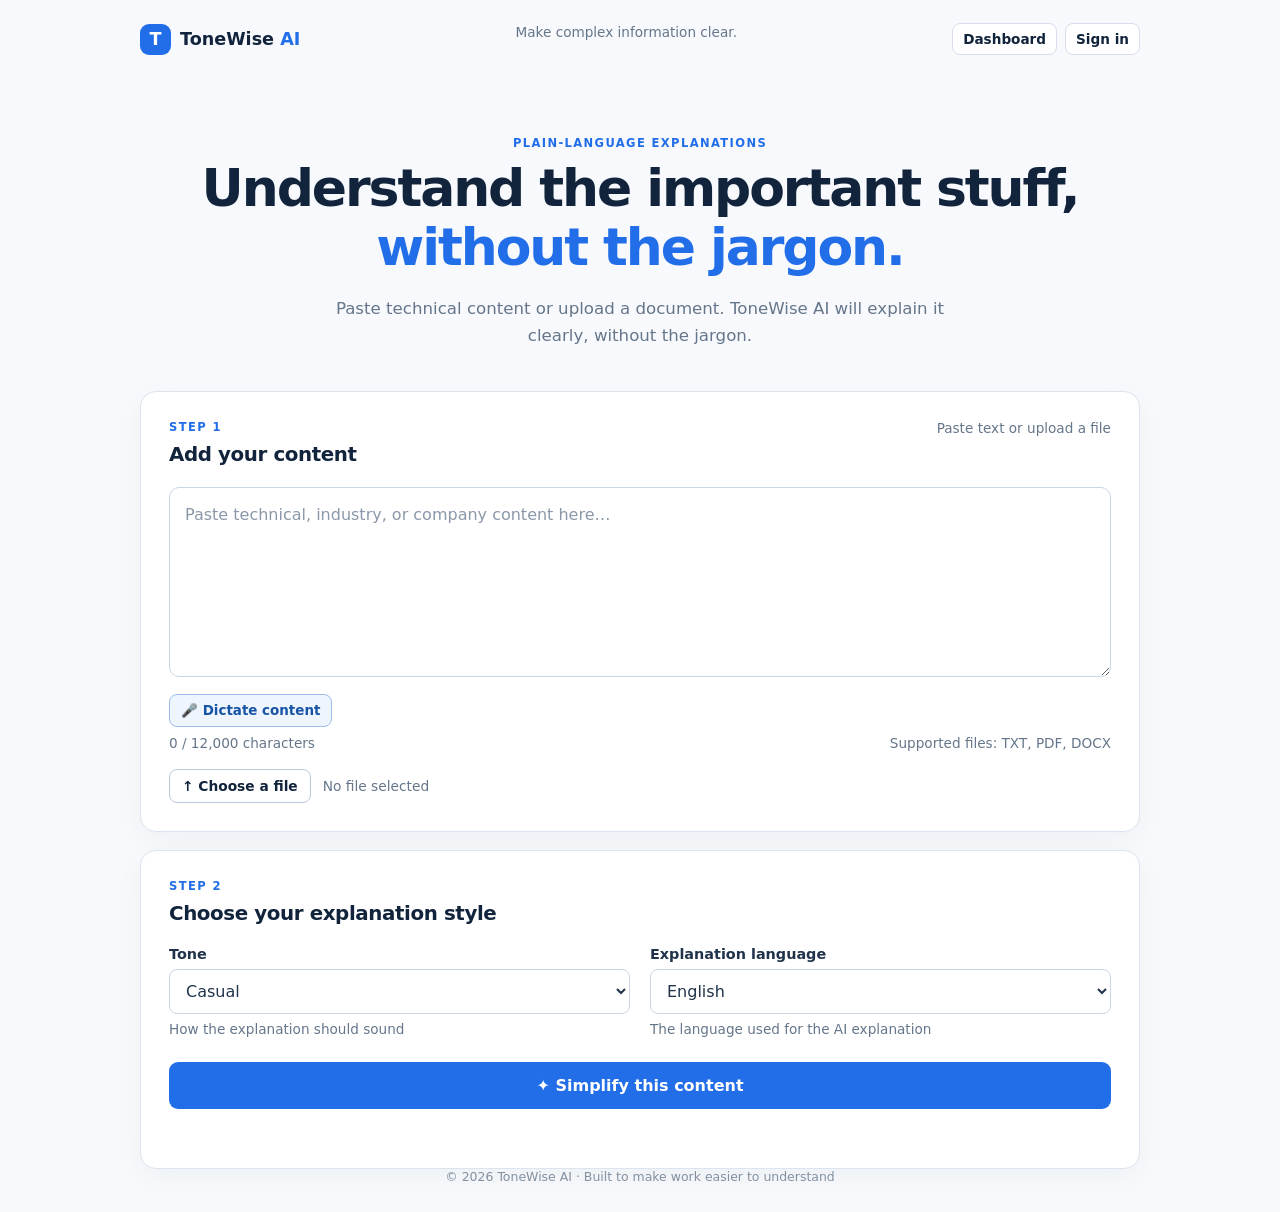
==== frontend/index.html @ 125670d5 "Initial commit" ====
<!DOCTYPE html>
<html lang="en">
<head>
  <meta charset="UTF-8">
  <meta name="viewport" content="width=device-width, initial-scale=1.0">
  <meta name="description" content="Turn technical content into clear explanations for every team.">
  <title>ToneWise AI | Clearer explanations for every team</title>
  <link rel="stylesheet" href="style.css">
</head>
<body>
  <main class="page-shell">
    <header class="site-header">
      <a class="brand" href="#top" aria-label="ToneWise AI home">
        <span class="brand-mark" aria-hidden="true">T</span>
        <span>ToneWise <strong>AI</strong></span>
      </a>
      <p class="header-note">Make complex information clear.</p>
      <div class="account-nav" id="account-nav">
        <a id="dashboard-link" href="/dashboard">Dashboard</a>
        <a id="signin-link" href="/signin">Sign in</a>
        <button id="logout-button" type="button" hidden>Log out</button>
      </div>
    </header>

    <section class="hero" id="top">
      <p class="eyebrow">PLAIN-LANGUAGE EXPLANATIONS</p>
      <h1>Understand the important stuff,<br><span>without the jargon.</span></h1>
      <p class="hero-copy">Paste technical content or upload a document. ToneWise AI will explain it clearly, without the jargon.</p>
    </section>

    <section class="workspace" aria-label="Simplify technical content">
      <div class="card input-card">
        <div class="section-heading">
          <div>
            <p class="step-label">STEP 1</p>
            <h2>Add your content</h2>
          </div>
          <span class="optional">Paste text or upload a file</span>
        </div>

        <label class="sr-only" for="source-text">Technical content to simplify</label>
        <textarea id="source-text" maxlength="12000" placeholder="Paste technical, industry, or company content here…"></textarea>
        <div class="voice-input-row"><button id="source-voice-button" class="voice-button" type="button" aria-label="Dictate content">&#127908; Dictate content</button><span id="voice-input-status" class="voice-input-status" aria-live="polite"></span></div>
        <div class="input-footer">
          <span id="character-count">0 / 12,000 characters</span>
          <span>Supported files: TXT, PDF, DOCX</span>
        </div>

        <div class="upload-row">
          <input id="file-input" type="file" accept=".txt,.pdf,.docx" hidden>
          <label class="upload-button" for="file-input">
            <span aria-hidden="true">↑</span> Choose a file
          </label>
          <span id="file-name" class="file-name">No file selected</span>
          <button id="remove-file" class="text-button" type="button" hidden>Remove</button>
        </div>
      </div>

      <div class="card settings-card">
        <div class="section-heading">
          <div>
            <p class="step-label">STEP 2</p>
            <h2>Choose your explanation style</h2>
          </div>
        </div>

        <div class="selector-grid">
          <div>
            <label for="tone-select">Tone</label>
            <select id="tone-select" aria-describedby="tone-help"></select>
            <p id="tone-help" class="help-text">How the explanation should sound</p>
          </div>
          <div>
            <label for="language-select">Explanation language</label>
            <select id="language-select" aria-describedby="language-help"></select>
            <p id="language-help" class="help-text">The language used for the AI explanation</p>
          </div>
        </div>

        <button id="simplify-button" class="primary-button" type="button">
          <span aria-hidden="true">✦</span> Simplify this content
        </button>
        <p id="status-message" class="status-message" aria-live="polite"></p>
      </div>
    </section>

    <section id="result-section" class="result-section" hidden aria-live="polite">
      <div class="card result-card">
        <div class="result-heading">
          <div>
            <p class="step-label">YOUR CLEAR EXPLANATION</p>
            <h2>Here is what it means</h2>
          </div>
          <div class="result-badges">
            <span id="language-label" class="provider-label" hidden></span>
            <span id="provider-label" class="provider-label" hidden></span>
          </div>
        </div>
        <article id="simplified-result" class="simplified-result"></article>
        <div class="voice-response-row"><button id="read-aloud-button" class="text-button" type="button" hidden>Read explanation aloud</button><label class="voice-toggle"><input id="voice-replies-toggle" type="checkbox" checked> Speak AI replies</label></div>
        <div id="download-box" class="download-box" hidden>
          <span>Download this explanation:</span>
          <a id="download-txt" class="download-button" href="#">TXT file</a>
          <a id="download-docx" class="download-button" href="#">Word file</a>
        </div>
        <div id="share-team-box" class="download-box" hidden>
          <span>Share with a team:</span>
          <select id="share-team-select" aria-label="Choose team"></select>
          <button id="share-team-button" class="download-button" type="button">Share to team</button>
          <span id="share-team-message" class="feedback-message" aria-live="polite"></span>
        </div>
        <div id="feedback-box" class="feedback-box" hidden>
          <p>Was this explanation clear?</p>
          <div class="feedback-buttons">
            <button class="feedback-button" type="button" data-clear="true">Yes, it was clear</button>
            <button class="feedback-button" type="button" data-clear="false">No, I need more help</button>
          </div>
          <span id="feedback-message" class="feedback-message" aria-live="polite"></span>
        </div>
      </div>
    </section>

    <section id="chat-section" class="chat-section" hidden>
      <div class="chat-heading">
        <div>
          <p class="step-label">NEED MORE CLARITY?</p>
          <h2>Ask a follow-up question</h2>
        </div>
        <p>Ask about words, details, or what this means for you.</p>
      </div>
      <div id="chat-messages" class="chat-messages" aria-live="polite"></div>
      <form id="chat-form" class="chat-form">
        <label class="sr-only" for="chat-question">Your follow-up question</label>
        <input id="chat-question" type="text" placeholder="For example: What does this mean for my team?" autocomplete="off">
        <button id="chat-voice-button" class="voice-button compact" type="button" aria-label="Ask a question by voice" title="Ask by voice">&#127908;</button>
        <button class="send-button" type="submit">Send <span aria-hidden="true">→</span></button>
      </form>
    </section>

    <section id="team-section" class="team-section" hidden>
      <div class="team-heading">
        <div>
          <p class="step-label">TEAM COLLABORATION</p>
          <h2>Share and discuss this explanation</h2>
        </div>
        <button id="share-button" class="share-button" type="button">Copy share link</button>
      </div>
      <p id="share-message" class="share-message" aria-live="polite"></p>
      <p class="team-help">Anyone with this link can view this saved explanation and add team notes.</p>
      <div id="team-comments" class="team-comments" aria-live="polite"></div>
      <p id="comments-empty" class="comments-empty">No team notes yet. Start the discussion below.</p>
      <form id="team-form" class="team-form">
        <div>
          <label for="team-name">Your name</label>
          <input id="team-name" type="text" maxlength="80" placeholder="For example: Priya">
        </div>
        <div>
          <label for="team-note">Team note</label>
          <textarea id="team-note" maxlength="2000" placeholder="Add a question, clarification, or next step for your team…"></textarea>
        </div>
        <button class="primary-button" type="submit">Add team note</button>
      </form>
    </section>
  </main>

  <footer>© 2026 ToneWise AI · Built to make work easier to understand</footer>
  <script src="script.js"></script>
</body>
</html>
---- frontend/style.css ----
:root {
  --navy: #11243c;
  --blue: #216ee8;
  --blue-dark: #1559c5;
  --ink: #20334a;
  --muted: #65768a;
  --line: #dce4ee;
  --soft-blue: #eef5ff;
  --background: #f7f9fc;
  --white: #ffffff;
  font-family: Inter, ui-sans-serif, system-ui, -apple-system, BlinkMacSystemFont, "Segoe UI", sans-serif;
}

* { box-sizing: border-box; }
body { margin: 0; background: var(--background); color: var(--ink); }
button, select, textarea, input { font: inherit; }
button, label[for] { cursor: pointer; }

.page-shell { width: min(100% - 32px, 1000px); margin: 0 auto; }
.site-header { height: 78px; display: flex; align-items: center; justify-content: space-between; }
.account-nav { display: flex; align-items: center; gap: 8px; }
.account-nav a, .account-nav button { border: 1px solid #d8deeb; border-radius: 8px; padding: 7px 10px; background: white; color: var(--navy); font: inherit; font-size: .85rem; font-weight: 700; text-decoration: none; cursor: pointer; }
.account-nav a:hover, .account-nav button:hover { border-color: var(--blue); background: var(--soft-blue); }
.brand { color: var(--navy); text-decoration: none; display: flex; align-items: center; gap: 9px; font-size: 1.1rem; font-weight: 600; }
.brand strong { color: var(--blue); }
.brand-mark { width: 31px; height: 31px; display: grid; place-items: center; background: var(--blue); color: white; border-radius: 9px; font-weight: 800; }
.header-note, .optional, .help-text, .input-footer, .chat-heading > p { color: var(--muted); font-size: .85rem; }

.hero { text-align: center; padding: 58px 0 42px; }
.eyebrow, .step-label { margin: 0 0 9px; color: var(--blue); font-size: .72rem; letter-spacing: .12em; font-weight: 800; }
h1, h2, p { margin-top: 0; }
h1 { margin-bottom: 17px; color: var(--navy); font-size: clamp(2rem, 5vw, 3.25rem); line-height: 1.14; letter-spacing: -.04em; }
h1 span { color: var(--blue); }
.hero-copy { max-width: 625px; margin: auto; color: var(--muted); font-size: 1.04rem; line-height: 1.65; }
h2 { margin-bottom: 0; color: var(--navy); font-size: 1.24rem; letter-spacing: -.02em; }

.workspace { display: grid; gap: 18px; }
.card { background: var(--white); border: 1px solid var(--line); border-radius: 16px; padding: 28px; box-shadow: 0 8px 28px rgba(28, 54, 87, .04); }
.section-heading, .result-heading { display: flex; justify-content: space-between; align-items: flex-start; gap: 15px; margin-bottom: 21px; }
textarea { width: 100%; height: 190px; resize: vertical; border: 1px solid #cbd7e4; border-radius: 10px; padding: 15px; color: var(--ink); line-height: 1.5; outline: none; }
textarea:focus, select:focus, input:focus { border-color: var(--blue); box-shadow: 0 0 0 3px rgba(33, 110, 232, .14); outline: none; }
textarea::placeholder, input::placeholder { color: #8a98a9; }
.input-footer { display: flex; justify-content: space-between; gap: 15px; padding-top: 8px; }
.upload-row { display: flex; align-items: center; gap: 12px; margin-top: 18px; }
.upload-button { border: 1px solid #b9c9db; border-radius: 8px; padding: 8px 12px; color: var(--navy); font-size: .86rem; font-weight: 650; }
.upload-button:hover { background: var(--soft-blue); }
.file-name { overflow: hidden; max-width: 360px; text-overflow: ellipsis; white-space: nowrap; color: var(--muted); font-size: .86rem; }
.text-button { border: 0; background: transparent; color: #a42d2d; font-size: .82rem; }

.selector-grid { display: grid; grid-template-columns: 1fr 1fr; gap: 20px; }
label:not(.upload-button) { display: block; margin-bottom: 7px; font-weight: 700; font-size: .9rem; }
select, .chat-form input { width: 100%; background: white; border: 1px solid #cbd7e4; border-radius: 8px; padding: 11px 12px; color: var(--ink); }
.help-text { margin: 7px 0 0; }
.primary-button, .send-button { border: 0; border-radius: 9px; background: var(--blue); color: white; font-weight: 750; transition: background .15s, transform .15s; }
.primary-button { width: 100%; margin-top: 25px; padding: 14px; }
.primary-button:hover, .send-button:hover { background: var(--blue-dark); }
.primary-button:active, .send-button:active { transform: translateY(1px); }
.primary-button:disabled, .send-button:disabled { cursor: wait; opacity: .65; }
.status-message { min-height: 20px; margin: 11px 0 0; text-align: center; color: var(--muted); font-size: .86rem; }
.status-message.error { color: #ad3333; }

.result-section { margin-top: 22px; }
.provider-label { background: var(--soft-blue); color: #2760ac; border-radius: 999px; padding: 6px 10px; font-size: .75rem; font-weight: 700; }
.result-badges { display: flex; flex-wrap: wrap; justify-content: flex-end; gap: 7px; }
.simplified-result { color: #31465e; line-height: 1.75; white-space: pre-wrap; }
.download-box { display: flex; align-items: center; flex-wrap: wrap; gap: 9px; margin-top: 22px; padding-top: 18px; border-top: 1px solid var(--line); color: var(--muted); font-size: .86rem; }
.download-button, .share-button { border: 1px solid #b9c9db; border-radius: 7px; background: white; padding: 7px 10px; color: var(--navy); font-size: .8rem; font-weight: 700; text-decoration: none; }
.download-button:hover, .share-button:hover { border-color: var(--blue); background: var(--soft-blue); }
.feedback-box { display: flex; align-items: center; flex-wrap: wrap; gap: 10px; margin-top: 24px; padding-top: 19px; border-top: 1px solid var(--line); }
.feedback-box p { margin: 0 5px 0 0; color: var(--navy); font-size: .9rem; font-weight: 700; }
.feedback-buttons { display: flex; gap: 8px; }
.feedback-button { border: 1px solid #b9c9db; border-radius: 7px; background: white; padding: 7px 10px; color: var(--ink); font-size: .8rem; font-weight: 650; }
.feedback-button:hover { background: var(--soft-blue); border-color: var(--blue); }
.feedback-button:disabled { cursor: default; opacity: .55; }
.feedback-message { color: #168056; font-size: .82rem; }
.chat-section { margin: 35px 0 55px; }
.chat-heading { display: flex; align-items: end; justify-content: space-between; gap: 20px; margin-bottom: 15px; }
.chat-heading > p { max-width: 350px; margin-bottom: 0; text-align: right; line-height: 1.45; }
.chat-messages { display: grid; gap: 12px; margin-bottom: 13px; }
.message { max-width: 80%; border-radius: 13px; padding: 12px 14px; line-height: 1.55; font-size: .94rem; white-space: pre-wrap; }
.message.user { justify-self: end; background: var(--blue); color: white; border-bottom-right-radius: 3px; }
.message.assistant { background: white; border: 1px solid var(--line); color: var(--ink); border-bottom-left-radius: 3px; }
.chat-form { display: flex; gap: 9px; }
.chat-form input { min-width: 0; }
.send-button { padding: 0 17px; white-space: nowrap; }
.team-section { margin: 0 0 55px; padding: 25px 28px; border: 1px solid var(--line); border-radius: 16px; background: var(--white); box-shadow: 0 8px 28px rgba(28, 54, 87, .04); }
.team-heading { display: flex; justify-content: space-between; align-items: flex-start; gap: 15px; }
.share-message { min-height: 20px; margin: 8px 0 0; color: #168056; font-size: .83rem; }
.team-help, .comments-empty { color: var(--muted); font-size: .87rem; line-height: 1.5; }
.team-comments { display: grid; gap: 10px; margin: 19px 0 10px; }
.team-comment { padding: 13px; border: 1px solid var(--line); border-radius: 10px; background: #fafcff; }
.team-comment-header { display: flex; justify-content: space-between; gap: 12px; margin-bottom: 5px; }
.team-comment-author { color: var(--navy); font-size: .86rem; font-weight: 750; }
.team-comment-time { color: var(--muted); font-size: .76rem; }
.team-comment-content { margin: 0; color: var(--ink); font-size: .9rem; line-height: 1.5; white-space: pre-wrap; }
.team-form { display: grid; gap: 14px; margin-top: 20px; padding-top: 20px; border-top: 1px solid var(--line); }
.team-form input, .team-form textarea { width: 100%; border: 1px solid #cbd7e4; border-radius: 8px; padding: 10px 11px; color: var(--ink); }
.team-form textarea { min-height: 90px; resize: vertical; }
.team-form .primary-button { margin-top: 0; }
.sr-only { position: absolute; width: 1px; height: 1px; overflow: hidden; clip: rect(0, 0, 0, 0); white-space: nowrap; }
footer { padding: 0 16px 28px; color: #8290a0; text-align: center; font-size: .78rem; }

@media (max-width: 620px) {
  .site-header { height: 65px; }
  .header-note { display: none; }
  .hero { padding: 36px 0 28px; }
  .card { padding: 21px; }
  .selector-grid { grid-template-columns: 1fr; }
  .input-footer, .section-heading, .chat-heading { align-items: flex-start; flex-direction: column; }
  .chat-heading > p { text-align: left; }
  .input-footer span:last-child { display: none; }
  .file-name { max-width: 155px; }
  .feedback-box { align-items: flex-start; flex-direction: column; }
  .team-section { padding: 21px; }
  .team-heading { align-items: flex-start; flex-direction: column; }
  .result-badges { justify-content: flex-start; }
}
.voice-input-row,.voice-response-row{display:flex;align-items:center;gap:10px;margin-top:13px}.voice-button{border:1px solid #9dbce8;border-radius:8px;background:var(--soft-blue);color:#1754a5;padding:8px 11px;font-size:.84rem;font-weight:700}.voice-button:hover,.voice-button.listening{background:var(--blue);border-color:var(--blue);color:#fff}.voice-button.listening{animation:voice-pulse 1s infinite}.voice-button.compact{padding:0;width:43px;flex:0 0 43px;font-size:1rem}.voice-input-status{color:var(--muted);font-size:.82rem}.voice-response-row{margin-top:18px}.voice-toggle{display:flex!important;align-items:center;gap:7px;margin:0!important;color:var(--muted);font-size:.82rem!important;font-weight:650!important}.voice-toggle input{accent-color:var(--blue)}@keyframes voice-pulse{50%{transform:scale(1.04)}}
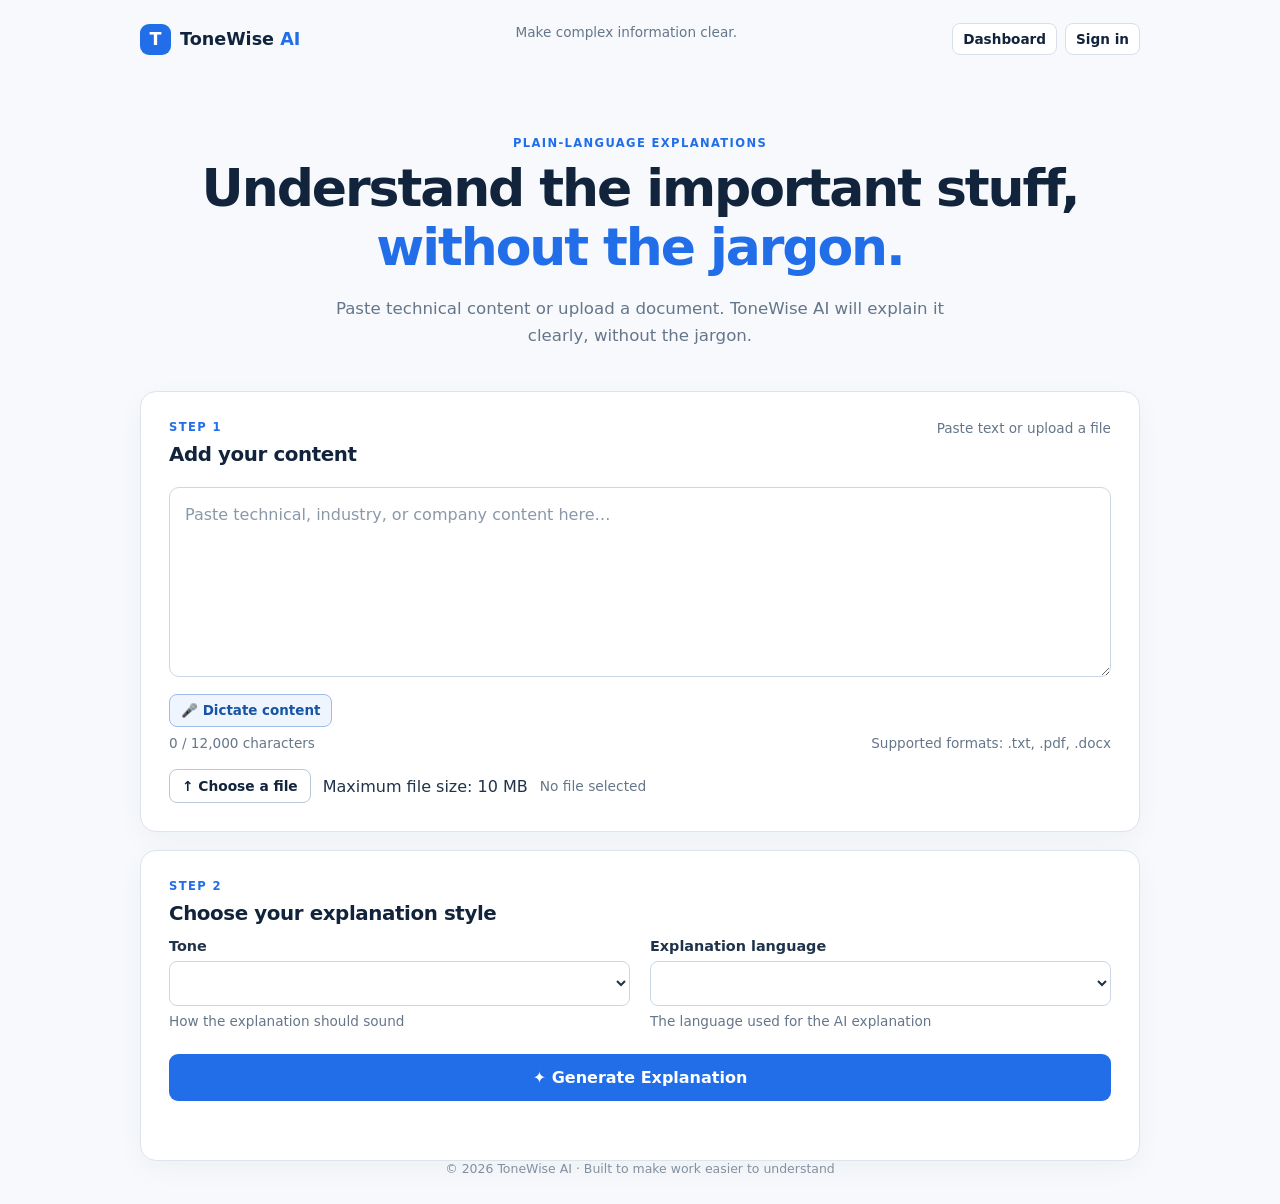
==== commit a9c3bdc1: "Update ToneWise AI application Co-authored-by: Copilot <223556219+Copilot@users.noreply.github.com>" ====
--- a/frontend/index.html
+++ b/frontend/index.html
@@ -5,7 +5,7 @@
   <meta name="viewport" content="width=device-width, initial-scale=1.0">
   <meta name="description" content="Turn technical content into clear explanations for every team.">
   <title>ToneWise AI | Clearer explanations for every team</title>
-  <link rel="stylesheet" href="style.css">
+  <link rel="stylesheet" href="style.css?v=response-formatting-1">
 </head>
 <body>
   <main class="page-shell">
@@ -23,9 +23,19 @@
     </header>
 
     <section class="hero" id="top">
-      <p class="eyebrow">PLAIN-LANGUAGE EXPLANATIONS</p>
-      <h1>Understand the important stuff,<br><span>without the jargon.</span></h1>
-      <p class="hero-copy">Paste technical content or upload a document. ToneWise AI will explain it clearly, without the jargon.</p>
+      <p class="eyebrow" id="workspace-eyebrow">PLAIN-LANGUAGE EXPLANATIONS</p>
+      <h1 id="workspace-title">Understand the important stuff,<br><span>without the jargon.</span></h1>
+      <p class="hero-copy" id="workspace-description">Paste technical content or upload a document. ToneWise AI will explain it clearly, without the jargon.</p>
+    </section>
+
+    <section class="role-guide" id="role-guide" hidden aria-live="polite">
+      <div class="role-guide-mark" id="role-guide-mark" aria-hidden="true"></div>
+      <div>
+        <p class="step-label" id="role-guide-label"></p>
+        <h2 id="role-guide-title"></h2>
+        <p id="role-guide-description"></p>
+      </div>
+      <ul id="role-guide-tips"></ul>
     </section>
 
     <section class="workspace" aria-label="Simplify technical content">
@@ -40,10 +50,11 @@
 
         <label class="sr-only" for="source-text">Technical content to simplify</label>
         <textarea id="source-text" maxlength="12000" placeholder="Paste technical, industry, or company content here…"></textarea>
+        <p id="question-mode-help" class="help-text" hidden>With a file selected, text here is sent as your question about the document.</p>
         <div class="voice-input-row"><button id="source-voice-button" class="voice-button" type="button" aria-label="Dictate content">&#127908; Dictate content</button><span id="voice-input-status" class="voice-input-status" aria-live="polite"></span></div>
         <div class="input-footer">
           <span id="character-count">0 / 12,000 characters</span>
-          <span>Supported files: TXT, PDF, DOCX</span>
+          <span>Supported formats: .txt, .pdf, .docx</span>
         </div>
 
         <div class="upload-row">
@@ -51,9 +62,87 @@
           <label class="upload-button" for="file-input">
             <span aria-hidden="true">↑</span> Choose a file
           </label>
+          <span class="file-size-limit">Maximum file size: 10 MB</span>
           <span id="file-name" class="file-name">No file selected</span>
           <button id="remove-file" class="text-button" type="button" hidden>Remove</button>
         </div>
+
+        <fieldset class="student-tools" id="student-tools" hidden>
+          <legend>Study tools <span>Optional — choose any to add to your explanation</span></legend>
+          <div class="student-tools-grid">
+            <label class="student-tool"><input type="checkbox" name="student-feature" value="simple-concept"> <span>Simple Concept Explanation</span></label>
+            <label class="student-tool"><input type="checkbox" name="student-feature" value="real-life-examples"> <span>Real-Life Examples</span></label>
+            <label class="student-tool"><input type="checkbox" name="student-feature" value="quiz-generator"> <span>Quiz Generator</span></label>
+            <label class="student-tool"><input type="checkbox" name="student-feature" value="diagram-explanation"> <span>Diagram Explanation</span></label>
+          </div>
+          <p class="help-text">Diagram help uses text and captions extracted from your file. Image-only diagrams may not be readable.</p>
+        </fieldset>
+        <fieldset class="business-tools" id="business-tools" hidden>
+          <legend>Business document tools <span>Optional — choose any to add to your explanation</span></legend>
+          <div class="business-tools-grid">
+            <label class="business-tool"><input type="checkbox" name="business-feature" value="summarize-reports"> <span>Summarize reports</span></label>
+            <label class="business-tool"><input type="checkbox" name="business-feature" value="explain-financial-terms"> <span>Explain financial terms</span></label>
+            <label class="business-tool"><input type="checkbox" name="business-feature" value="extract-key-points"> <span>Extract key points</span></label>
+            <label class="business-tool"><input type="checkbox" name="business-feature" value="identify-decisions"> <span>Identify important decisions</span></label>
+            <label class="business-tool"><input type="checkbox" name="business-feature" value="practical-examples"> <span>Generate practical examples</span></label>
+            <label class="business-tool"><input type="checkbox" name="business-feature" value="highlight-risks"> <span>Highlight risks and concerns</span></label>
+            <label class="business-tool"><input type="checkbox" name="business-feature" value="suggest-next-steps"> <span>Suggest next steps</span></label>
+          </div>
+          <p class="help-text">Financial terms are explained for clarity, not as financial advice.</p>
+        </fieldset>
+        <fieldset class="professional-tools" id="professional-tools" hidden>
+          <legend>Work document tools <span>Optional — choose any combination</span></legend>
+          <div class="professional-tools-grid">
+            <label class="professional-tool"><input type="checkbox" name="professional-feature" value="create-table"> <span>Create a table of key information</span></label>
+            <label class="professional-tool"><input type="checkbox" name="professional-feature" value="extract-key-points"> <span>Extract key points</span></label>
+            <label class="professional-tool"><input type="checkbox" name="professional-feature" value="deadlines-responsibilities"> <span>Highlight deadlines and responsibilities</span></label>
+          </div>
+          <p class="help-text">These tools use only details found in the uploaded document.</p>
+        </fieldset>
+        <fieldset class="job-seeker-tools" id="job-seeker-tools" hidden>
+          <legend>Career tools <span>Optional — choose any to add to your explanation</span></legend>
+          <details class="job-tool-group" data-job-tool="job-description">
+            <summary>Job Description Analyzer</summary>
+            <div class="job-seeker-tools-grid">
+              <label class="job-seeker-tool"><input type="checkbox" name="job-seeker-feature" value="jd-simplify"><span>Simplify the job description</span></label>
+              <label class="job-seeker-tool"><input type="checkbox" name="job-seeker-feature" value="jd-responsibilities"><span>Explain job responsibilities</span></label>
+              <label class="job-seeker-tool"><input type="checkbox" name="job-seeker-feature" value="jd-qualifications"><span>Identify required qualifications</span></label>
+              <label class="job-seeker-tool"><input type="checkbox" name="job-seeker-feature" value="jd-skills"><span>Extract technical and soft skills</span></label>
+              <label class="job-seeker-tool"><input type="checkbox" name="job-seeker-feature" value="jd-experience"><span>Explain experience requirements</span></label>
+            </div>
+          </details>
+          <details class="job-tool-group" data-job-tool="interview-preparation">
+            <summary>Interview Preparation</summary>
+            <div class="job-seeker-tools-grid">
+              <label class="job-seeker-tool"><input type="checkbox" name="job-seeker-feature" value="interview-hr"><span>Explain HR interview questions</span></label>
+              <label class="job-seeker-tool"><input type="checkbox" name="job-seeker-feature" value="interview-technical"><span>Generate technical interview questions</span></label>
+              <label class="job-seeker-tool"><input type="checkbox" name="job-seeker-feature" value="interview-sample-answers"><span>Provide sample answers</span></label>
+              <label class="job-seeker-tool"><input type="checkbox" name="job-seeker-feature" value="interview-structure"><span>Explain how to structure answers</span></label>
+              <label class="job-seeker-tool"><input type="checkbox" name="job-seeker-feature" value="interview-followups"><span>Provide follow-up questions</span></label>
+            </div>
+          </details>
+          <details class="job-tool-group" data-job-tool="aptitude-learning">
+            <summary>Aptitude Learning</summary>
+            <div class="job-seeker-tools-grid">
+              <label class="job-seeker-tool"><input type="checkbox" name="job-seeker-feature" value="aptitude-step-by-step"><span>Explain aptitude questions step by step</span></label>
+              <label class="job-seeker-tool"><input type="checkbox" name="job-seeker-feature" value="aptitude-shortcuts"><span>Explain shortcuts and formulas</span></label>
+              <label class="job-seeker-tool"><input type="checkbox" name="job-seeker-feature" value="aptitude-practice"><span>Generate practice questions</span></label>
+              <label class="job-seeker-tool"><input type="checkbox" name="job-seeker-feature" value="aptitude-mistakes"><span>Explain incorrect answers</span></label>
+              <label class="job-seeker-tool"><input type="checkbox" name="job-seeker-feature" value="aptitude-reasoning"><span>Provide reasoning and logical explanations</span></label>
+            </div>
+          </details>
+          <details class="job-tool-group" data-job-tool="recruitment-email">
+            <summary>Recruitment Email Assistant</summary>
+            <div class="job-seeker-tools-grid">
+              <label class="job-seeker-tool"><input type="checkbox" name="job-seeker-feature" value="recruitment-invitations"><span>Explain interview invitation emails</span></label>
+              <label class="job-seeker-tool"><input type="checkbox" name="job-seeker-feature" value="recruitment-instructions"><span>Simplify HR instructions</span></label>
+              <label class="job-seeker-tool"><input type="checkbox" name="job-seeker-feature" value="recruitment-offers"><span>Explain offer letters</span></label>
+              <label class="job-seeker-tool"><input type="checkbox" name="job-seeker-feature" value="recruitment-dates"><span>Identify interview dates and requirements</span></label>
+              <label class="job-seeker-tool"><input type="checkbox" name="job-seeker-feature" value="recruitment-terminology"><span>Explain professional email terminology</span></label>
+            </div>
+          </details>
+          <p class="help-text">Use the uploaded file as the source. The assistant will distinguish stated requirements from assumptions.</p>
+        </fieldset>
       </div>
 
       <div class="card settings-card">
@@ -63,9 +152,10 @@
             <h2>Choose your explanation style</h2>
           </div>
         </div>
+        <p id="ai-provider-status" class="ai-provider-status" role="status" aria-live="polite"></p>
 
         <div class="selector-grid">
-          <div>
+          <div id="tone-control">
             <label for="tone-select">Tone</label>
             <select id="tone-select" aria-describedby="tone-help"></select>
             <p id="tone-help" class="help-text">How the explanation should sound</p>
@@ -78,7 +168,7 @@
         </div>
 
         <button id="simplify-button" class="primary-button" type="button">
-          <span aria-hidden="true">✦</span> Simplify this content
+          <span aria-hidden="true">✦</span> Generate Explanation
         </button>
         <p id="status-message" class="status-message" aria-live="polite"></p>
       </div>
@@ -164,6 +254,7 @@
   </main>
 
   <footer>© 2026 ToneWise AI · Built to make work easier to understand</footer>
-  <script src="script.js"></script>
+  <script src="/voice-input.js?v=local-whisper-1"></script>
+  <script src="script.js?v=response-formatting-1"></script>
 </body>
 </html>
--- a/frontend/style.css
+++ b/frontend/style.css
@@ -34,6 +34,22 @@
 .hero-copy { max-width: 625px; margin: auto; color: var(--muted); font-size: 1.04rem; line-height: 1.65; }
 h2 { margin-bottom: 0; color: var(--navy); font-size: 1.24rem; letter-spacing: -.02em; }
 
+.role-guide { display:grid; grid-template-columns:auto minmax(0,1.3fr) minmax(190px,1fr); align-items:center; gap:20px; margin:0 0 20px; padding:22px 26px; border:1px solid var(--line); border-radius:14px; background:linear-gradient(115deg,#fff 0%,var(--soft-blue) 100%); box-shadow:0 8px 26px rgba(28,54,87,.035); }
+.role-guide[hidden] { display:none; }
+.role-guide-mark { display:grid; place-items:center; width:54px; height:54px; border-radius:16px; background:var(--blue); color:white; font-size:.82rem; font-weight:850; letter-spacing:.04em; }
+.role-guide .step-label { margin-bottom:5px; }
+.role-guide h2 { margin-bottom:6px; font-size:1.04rem; }
+.role-guide p:not(.step-label) { margin:0; color:var(--muted); font-size:.84rem; line-height:1.5; }
+.role-guide ul { display:grid; gap:6px; margin:0; padding:0; list-style:none; color:var(--ink); font-size:.81rem; }
+.role-guide li::before { content:"✓"; margin-right:8px; color:var(--blue); font-weight:800; }
+body[data-role="student"] { --blue:#6655dc; --blue-dark:#4e3ec1; --soft-blue:#f2efff; }
+body[data-role="job-seeker"] { --blue:#0a8a78; --blue-dark:#087261; --soft-blue:#e9f8f4; }
+body[data-role="business-owner"] { --blue:#c07822; --blue-dark:#9c5e17; --soft-blue:#fff5e8; }
+body[data-role="other"] { --blue:#7350b5; --blue-dark:#583b91; --soft-blue:#f4effb; }
+.ai-provider-status { margin:-8px 0 17px; color:var(--muted); font-size:.8rem; }
+.ai-provider-status[data-state="ready"] { color:#147348; }
+.ai-provider-status[data-state="warning"] { color:#936215; }
+
 .workspace { display: grid; gap: 18px; }
 .card { background: var(--white); border: 1px solid var(--line); border-radius: 16px; padding: 28px; box-shadow: 0 8px 28px rgba(28, 54, 87, .04); }
 .section-heading, .result-heading { display: flex; justify-content: space-between; align-items: flex-start; gap: 15px; margin-bottom: 21px; }
@@ -46,8 +62,49 @@
 .upload-button:hover { background: var(--soft-blue); }
 .file-name { overflow: hidden; max-width: 360px; text-overflow: ellipsis; white-space: nowrap; color: var(--muted); font-size: .86rem; }
 .text-button { border: 0; background: transparent; color: #a42d2d; font-size: .82rem; }
+.student-tools { min-width:0; margin:20px 0 0; padding:17px 18px 13px; border:1px solid #dcd6ff; border-radius:12px; background:#faf9ff; }
+.student-tools[hidden] { display:none; }
+.student-tools legend { padding:0 5px; color:var(--navy); font-size:.91rem; font-weight:800; }
+.student-tools legend span { margin-left:6px; color:var(--muted); font-size:.78rem; font-weight:500; }
+.student-tools-grid { display:grid; grid-template-columns:repeat(2,minmax(0,1fr)); gap:9px; }
+.student-tool { display:flex!important; align-items:center; gap:9px; margin:0!important; padding:11px 12px; border:1px solid var(--line); border-radius:9px; background:white; color:var(--ink); font-size:.84rem!important; font-weight:650!important; }
+.student-tool:has(input:checked) { border-color:var(--blue); background:var(--soft-blue); }
+.student-tool input { flex:0 0 auto; width:16px; height:16px; margin:0; accent-color:var(--blue); }
+.student-tools > .help-text { margin:10px 0 0; font-size:.76rem; }
+.business-tools { min-width:0; margin:20px 0 0; padding:17px 18px 13px; border:1px solid #f0dfc8; border-radius:12px; background:#fffaf4; }
+.business-tools[hidden] { display:none; }
+.business-tools legend { padding:0 5px; color:var(--navy); font-size:.91rem; font-weight:800; }
+.business-tools legend span { margin-left:6px; color:var(--muted); font-size:.78rem; font-weight:500; }
+.business-tools-grid { display:grid; grid-template-columns:repeat(2,minmax(0,1fr)); gap:9px; }
+.business-tool { display:flex!important; align-items:center; gap:9px; margin:0!important; padding:11px 12px; border:1px solid var(--line); border-radius:9px; background:white; color:var(--ink); font-size:.84rem!important; font-weight:650!important; }
+.business-tool:has(input:checked) { border-color:#c07822; background:#fff5e8; }
+.business-tool input { flex:0 0 auto; width:16px; height:16px; margin:0; accent-color:#b86c20; }
+.business-tools > .help-text { margin:10px 0 0; font-size:.76rem; }
+.professional-tools { min-width:0; margin:20px 0 0; padding:17px 18px 13px; border:1px solid #c9dfef; border-radius:12px; background:#f6fbff; }
+.professional-tools[hidden] { display:none; }
+.professional-tools legend { padding:0 5px; color:var(--navy); font-size:.91rem; font-weight:800; }
+.professional-tools legend span { margin-left:6px; color:var(--muted); font-size:.78rem; font-weight:500; }
+.professional-tools-grid { display:grid; grid-template-columns:repeat(2,minmax(0,1fr)); gap:9px; }
+.professional-tool { display:flex!important; align-items:center; gap:9px; margin:0!important; padding:11px 12px; border:1px solid var(--line); border-radius:9px; background:white; color:var(--ink); font-size:.84rem!important; font-weight:650!important; }
+.professional-tool:has(input:checked) { border-color:#2875a8; background:#edf7fd; }
+.professional-tool input { flex:0 0 auto; width:16px; height:16px; margin:0; accent-color:#2875a8; }
+.professional-tools > .help-text { margin:10px 0 0; font-size:.76rem; }
+.job-seeker-tools { min-width:0; margin:20px 0 0; padding:17px 18px 13px; border:1px solid #cce9e2; border-radius:12px; background:#f5fcfa; }
+.job-seeker-tools[hidden] { display:none; }
+.job-seeker-tools legend { padding:0 5px; color:var(--navy); font-size:.91rem; font-weight:800; }
+.job-seeker-tools legend span { margin-left:6px; color:var(--muted); font-size:.78rem; font-weight:500; }
+.job-tool-group { margin:8px 0; border:1px solid #dcebe7; border-radius:9px; background:white; }
+.job-tool-group summary { padding:11px 12px; color:var(--navy); font-size:.85rem; font-weight:750; cursor:pointer; }
+.job-tool-group[open] summary { border-bottom:1px solid #e8f0ed; }
+.job-seeker-tools-grid { display:grid; grid-template-columns:repeat(2,minmax(0,1fr)); gap:8px; padding:10px; }
+.job-seeker-tool { display:flex!important; align-items:center; gap:9px; margin:0!important; padding:10px; border:1px solid var(--line); border-radius:8px; background:white; color:var(--ink); font-size:.8rem!important; font-weight:600!important; }
+.job-seeker-tool:has(input:checked) { border-color:#0a8a78; background:#e9f8f4; }
+.job-seeker-tool input { flex:0 0 auto; width:16px; height:16px; margin:0; accent-color:#0a8a78; }
+.job-seeker-tools > .help-text { margin:10px 0 0; font-size:.76rem; }
 
 .selector-grid { display: grid; grid-template-columns: 1fr 1fr; gap: 20px; }
+body[data-role="job-seeker"] .selector-grid { grid-template-columns:1fr; }
+#tone-control[hidden] { display:none; }
 label:not(.upload-button) { display: block; margin-bottom: 7px; font-weight: 700; font-size: .9rem; }
 select, .chat-form input { width: 100%; background: white; border: 1px solid #cbd7e4; border-radius: 8px; padding: 11px 12px; color: var(--ink); }
 .help-text { margin: 7px 0 0; }
@@ -62,7 +119,26 @@
 .result-section { margin-top: 22px; }
 .provider-label { background: var(--soft-blue); color: #2760ac; border-radius: 999px; padding: 6px 10px; font-size: .75rem; font-weight: 700; }
 .result-badges { display: flex; flex-wrap: wrap; justify-content: flex-end; gap: 7px; }
-.simplified-result { color: #31465e; line-height: 1.75; white-space: pre-wrap; }
+.simplified-result { color: #31465e; line-height: 1.75; }
+.simplified-result p, .message.assistant p { margin: 0 0 .8em; }
+.simplified-result p:last-child, .message.assistant p:last-child { margin-bottom: 0; }
+.simplified-result h2, .simplified-result h3, .simplified-result h4,
+.message.assistant h2, .message.assistant h3, .message.assistant h4 { margin: 1.1em 0 .45em; color: var(--navy); line-height: 1.35; }
+.simplified-result h2:first-child, .simplified-result h3:first-child, .simplified-result h4:first-child,
+.message.assistant h2:first-child, .message.assistant h3:first-child, .message.assistant h4:first-child { margin-top: 0; }
+.simplified-result ul, .simplified-result ol, .message.assistant ul, .message.assistant ol { margin: .4em 0 .9em; padding-left: 1.5em; }
+.response-table-wrap { max-width: 100%; margin: 1em 0; overflow-x: auto; }
+.response-table { width: 100%; border-collapse: collapse; color: var(--ink); font-size: .9rem; }
+.response-table th, .response-table td { min-width: 105px; padding: 9px 11px; border: 1px solid var(--line); text-align: left; vertical-align: top; }
+.response-table th { background: var(--soft-blue); color: var(--navy); font-weight: 750; }
+.diagram-wrap { max-width: 760px; margin: 18px auto; padding: 16px; border: 1px solid var(--line); border-radius: 12px; background: var(--white); }
+.flowchart-svg { display: block; width: 100%; height: auto; overflow: visible; }
+.flowchart-node { fill: var(--soft-blue); stroke: var(--blue); stroke-width: 1.5; }
+.flowchart-edge { stroke: var(--muted); stroke-width: 2; }
+.flowchart-arrow { fill: var(--muted); }
+.flowchart-label { fill: var(--navy); font: 600 14px Inter, ui-sans-serif, system-ui, sans-serif; }
+.diagram-wrap figcaption { margin-top: 8px; color: var(--muted); text-align: center; font-size: .82rem; }
+.diagram-source { overflow-x: auto; padding: 12px; border-radius: 8px; background: var(--soft-blue); white-space: pre-wrap; }
 .download-box { display: flex; align-items: center; flex-wrap: wrap; gap: 9px; margin-top: 22px; padding-top: 18px; border-top: 1px solid var(--line); color: var(--muted); font-size: .86rem; }
 .download-button, .share-button { border: 1px solid #b9c9db; border-radius: 7px; background: white; padding: 7px 10px; color: var(--navy); font-size: .8rem; font-weight: 700; text-decoration: none; }
 .download-button:hover, .share-button:hover { border-color: var(--blue); background: var(--soft-blue); }
@@ -79,7 +155,7 @@
 .chat-messages { display: grid; gap: 12px; margin-bottom: 13px; }
 .message { max-width: 80%; border-radius: 13px; padding: 12px 14px; line-height: 1.55; font-size: .94rem; white-space: pre-wrap; }
 .message.user { justify-self: end; background: var(--blue); color: white; border-bottom-right-radius: 3px; }
-.message.assistant { background: white; border: 1px solid var(--line); color: var(--ink); border-bottom-left-radius: 3px; }
+.message.assistant { background: white; border: 1px solid var(--line); color: var(--ink); border-bottom-left-radius: 3px; white-space: normal; }
 .chat-form { display: flex; gap: 9px; }
 .chat-form input { min-width: 0; }
 .send-button { padding: 0 17px; white-space: nowrap; }
@@ -105,7 +181,15 @@
   .header-note { display: none; }
   .hero { padding: 36px 0 28px; }
   .card { padding: 21px; }
+  .role-guide { grid-template-columns:auto 1fr; gap:13px; padding:17px; }
+  .role-guide ul { grid-column:1/-1; }
   .selector-grid { grid-template-columns: 1fr; }
+  .student-tools-grid { grid-template-columns:1fr; }
+  .business-tools-grid { grid-template-columns:1fr; }
+  .professional-tools-grid { grid-template-columns:1fr; }
+  .job-seeker-tools-grid { grid-template-columns:1fr; }
+  .student-tools legend span { display:block; margin:4px 0 0; }
+  .business-tools legend span { display:block; margin:4px 0 0; }
   .input-footer, .section-heading, .chat-heading { align-items: flex-start; flex-direction: column; }
   .chat-heading > p { text-align: left; }
   .input-footer span:last-child { display: none; }
